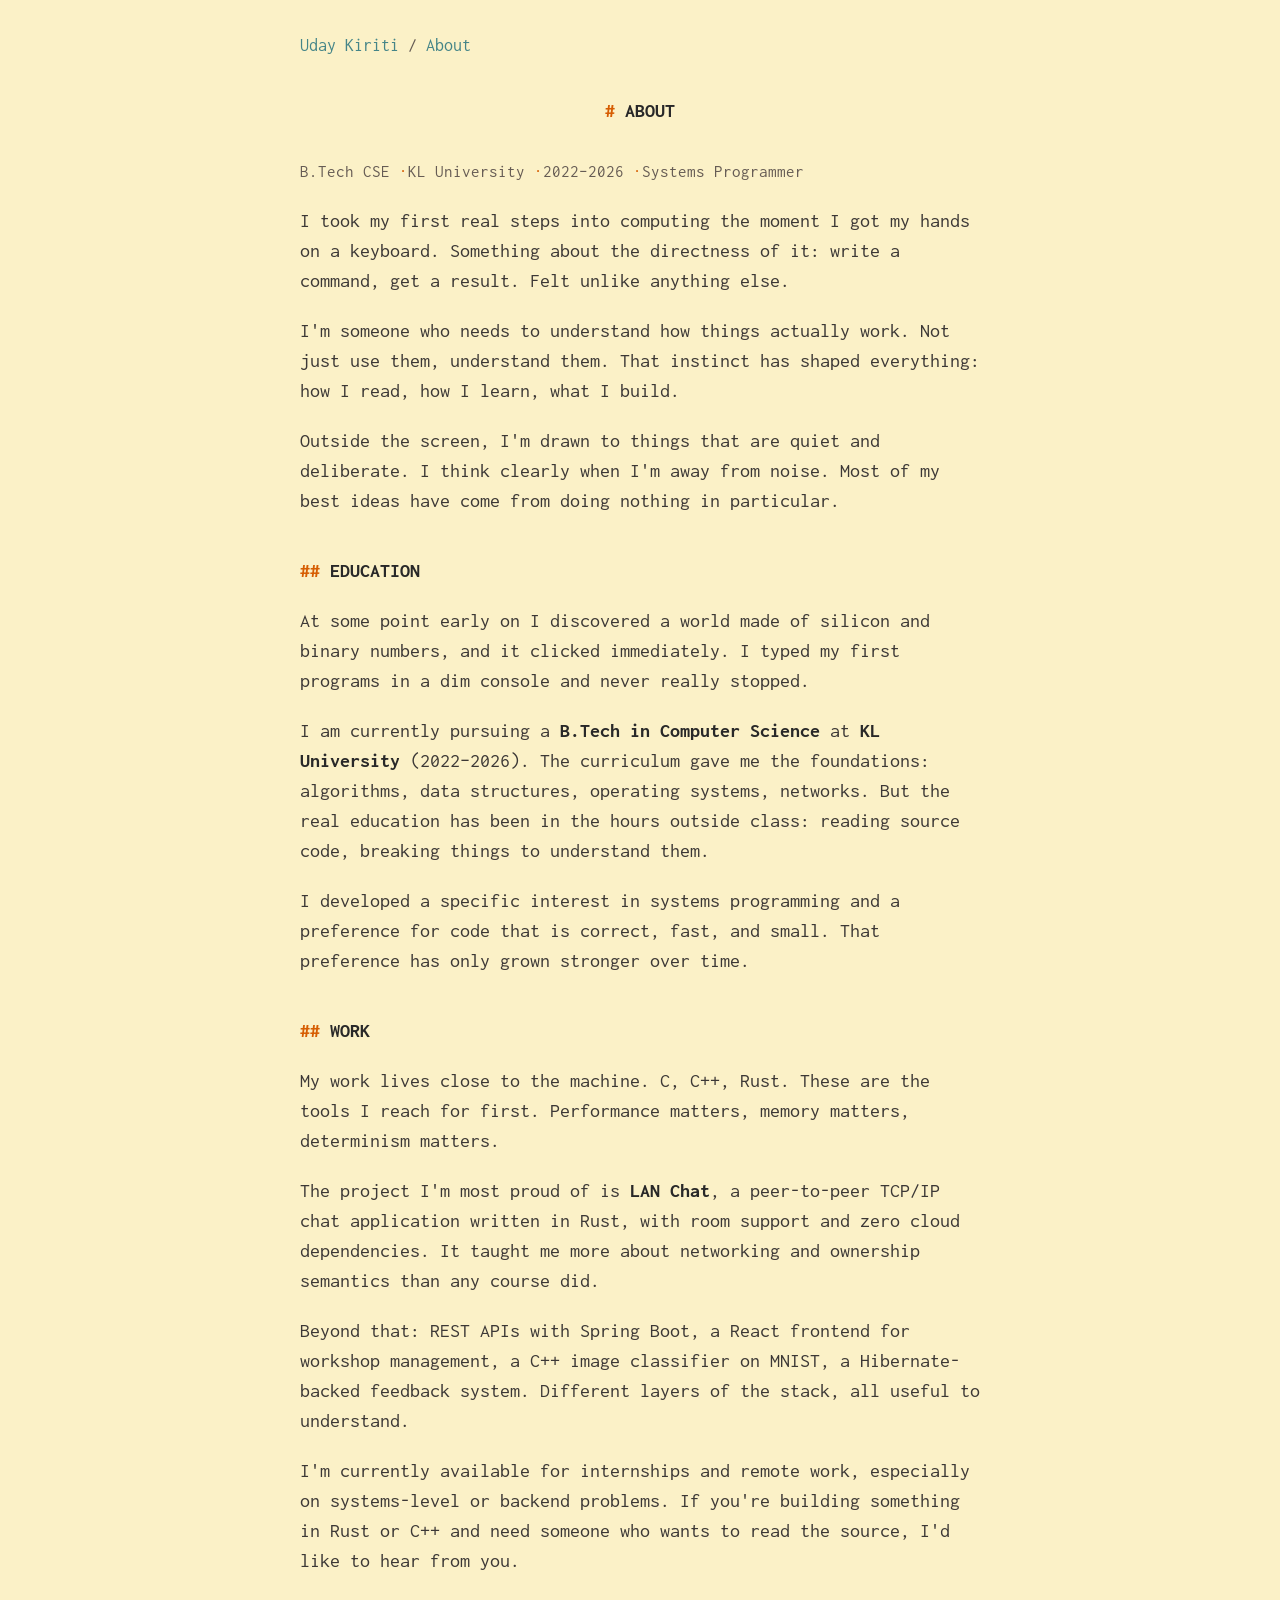
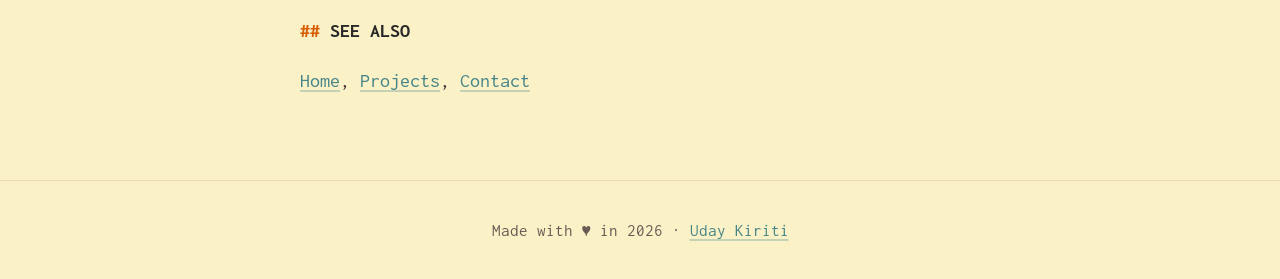
==== about.html @ 8844e825 "my minimal and clean personal page" ====
<!DOCTYPE html>
<html lang="en">
<head>
  <meta charset="utf-8" />
  <meta name="viewport" content="width=device-width, initial-scale=1.0" />
  <meta name="description" content="About Uday Kiriti — Systems programmer at KL University" />
  <title>About - Uday Kiriti</title>
  <link rel="icon" href="data:image/svg+xml,<svg xmlns='http://www.w3.org/2000/svg' viewBox='0 0 100 100'><text y='.9em' font-size='90'>U</text></svg>" />
  <link rel="preconnect" href="https://fonts.googleapis.com" />
  <link rel="preconnect" href="https://fonts.gstatic.com" crossorigin />
  <link href="https://fonts.googleapis.com/css2?family=Inconsolata:wght@400;700&display=swap" rel="stylesheet" />
  <link rel="stylesheet" href="style.css" />
</head>
<body>
  <div class="container">
    <nav class="breadcrumb">
      <a href="index.html">Uday Kiriti</a> / <a href="about.html">About</a>
    </nav>
    <article>
      <h1>About</h1>

      <div class="about-meta">
        <span>B.Tech CSE</span>
        <span>KL University</span>
        <span>2022–2026</span>
        <span>Systems Programmer</span>
      </div>

      <p>I took my first real steps into computing the moment I got my hands on a keyboard. Something about the directness of it: write a command, get a result. Felt unlike anything else.</p>
      <p>I'm someone who needs to understand how things actually work. Not just use them, understand them. That instinct has shaped everything: how I read, how I learn, what I build.</p>
      <p>Outside the screen, I'm drawn to things that are quiet and deliberate. I think clearly when I'm away from noise. Most of my best ideas have come from doing nothing in particular.</p>

      <h2>Education</h2>
      <p>At some point early on I discovered a world made of silicon and binary numbers, and it clicked immediately. I typed my first programs in a dim console and never really stopped.</p>
      <p>I am currently pursuing a <strong>B.Tech in Computer Science</strong> at <strong>KL University</strong> (2022–2026). The curriculum gave me the foundations: algorithms, data structures, operating systems, networks. But the real education has been in the hours outside class: reading source code, breaking things to understand them.</p>
      <p>I developed a specific interest in systems programming and a preference for code that is correct, fast, and small. That preference has only grown stronger over time.</p>

      <h2>Work</h2>
      <p>My work lives close to the machine. C, C++, Rust. These are the tools I reach for first. Performance matters, memory matters, determinism matters.</p>
      <p>The project I'm most proud of is <strong>LAN Chat</strong>, a peer-to-peer TCP/IP chat application written in Rust, with room support and zero cloud dependencies. It taught me more about networking and ownership semantics than any course did.</p>
      <p>Beyond that: REST APIs with Spring Boot, a React frontend for workshop management, a C++ image classifier on MNIST, a Hibernate-backed feedback system. Different layers of the stack, all useful to understand.</p>
      <p>I'm currently available for internships and remote work, especially on systems-level or backend problems. If you're building something in Rust or C++ and need someone who wants to read the source, I'd like to hear from you.</p>

      <h2>See Also</h2>
      <p><a href="index.html">Home</a>, <a href="projects.html">Projects</a>, <a href="contact.html">Contact</a></p>
    </article>
  </div>
  <footer><span>Made with ♥ in 2026 · <a href="index.html">Uday Kiriti</a></span></footer>
</body>
</html>
---- style.css ----
/* ── Uday Kiriti — gruvbox minimal (vinc.cc style) ── */

:root {
  --bg:      #282828;
  --bg-code: #3c3836;
  --text:    #ebdbb2;
  --dim:     #bdae93;
  --heading: #fbf1c7;
  --accent:  #d65d0e;
  --link:    #83a598;
  --link-h:  #8ec07c;
}

@media (prefers-color-scheme: light) {
  :root {
    --bg:      #fbf1c7;
    --bg-code: #ebdbb2;
    --text:    #3c3836;
    --dim:     #665c54;
    --heading: #282828;
    --accent:  #d65d02;
    --link:    #458588;
    --link-h:  #689d6a;
  }
}

*, *::before, *::after { box-sizing: border-box; }
body { margin: 0; }

body {
  font-family: "Inconsolata", monospace;
  font-size: 20px;
  line-height: 1.5em;
  background: var(--bg);
  color: var(--text);
  min-height: 100vh;
}

/* ── Container ── */
.container {
  max-width: calc(640px + 4em);
  margin: 0 auto;
  padding: 1.5em 1em;
}

/* ══════════════════════
   INDEX PAGE
══════════════════════ */
body.index {
  display: flex;
  flex-direction: column;
  justify-content: center;
  align-items: center;
}

body.index .container { padding: 1em; }

.index-article {
  display: flex;
  justify-content: center;
  align-items: center;
  gap: 1.5em;
}

.index-article h1::before { content: none; }

.index-article h1 {
  font-size: 8em;
  font-weight: 700;
  color: var(--accent);
  line-height: 1;
  margin: 0;
  text-transform: uppercase;
}

.index-article ul {
  list-style: none;
  padding: 0;
  margin: 0 0 0 0.5em;
}

.index-article ul li { margin: 0.4em 0; padding-left: 1.2em; position: relative; }
.index-article ul li::before { content: "* "; color: var(--accent); position: absolute; left: 0; }

.index-article ul a {
  color: var(--link);
  font-size: 1.1em;
  text-decoration: none;
}
.index-article ul a:hover { color: var(--link-h); text-decoration: underline; }

body.index footer { display: none; }

@media (max-width: 600px) {
  .index-article { flex-direction: column; text-align: center; }
  .index-article h1 { font-size: 20vw; }
  .index-article ul { margin-left: 0; text-align: left; }
}

/* ══════════════════════
   CONTENT PAGES
══════════════════════ */

/* ── Breadcrumb ── */
.breadcrumb {
  color: var(--dim);
  margin-bottom: 2em;
  font-size: 0.9em;
}
.breadcrumb a { color: var(--link); text-decoration: none; }
.breadcrumb a:hover { color: var(--link-h); text-decoration: underline; }

/* ── Headings ── */
h1 {
  font-size: 1em;
  font-weight: 700;
  text-transform: uppercase;
  color: var(--heading);
  margin: 0 0 1.5em;
  text-align: center;
}
h1::before { content: "# "; color: var(--accent); }

h2 {
  font-size: 1em;
  font-weight: 700;
  text-transform: uppercase;
  color: var(--heading);
  margin: 2em 0 0.8em;
}
h2::before { content: "## "; color: var(--accent); }
h2.no-prefix::before { content: none; }

/* ── Text ── */
p { margin: 1em 0; color: var(--text); }
strong { color: var(--heading); font-weight: 700; }

/* ── Links ── */
a {
  color: var(--link);
  text-decoration-thickness: 2px;
  text-underline-offset: 3px;
  text-decoration-color: rgba(131,165,152,0.3);
}
a:visited { color: var(--link); }
a:hover { color: var(--link-h); }

@media (prefers-color-scheme: light) {
  a { text-decoration-color: rgba(69,133,136,0.3); }
  a:hover { text-decoration-color: rgba(104,157,106,0.3); }
}

/* ── Lists ── */
ul { list-style: none; padding: 0; margin: 0; }
ul li {
  padding-left: 1.2em;
  position: relative;
  margin: 0.4em 0;
  color: var(--text);
}
ul li::before { content: "* "; position: absolute; left: 0; color: var(--accent); }

/* ── About meta chips ── */
.about-meta {
  display: flex;
  flex-wrap: wrap;
  color: var(--dim);
  font-size: 0.85em;
  margin-bottom: 1em;
}
.about-meta span::after { content: " · "; color: var(--accent); }
.about-meta span:last-child::after { content: ""; }

/* ── Featured project ── */
.featured-project {
  border-left: 3px solid var(--accent);
  padding-left: 1em;
  margin: 1.5em 0 2em;
}
.featured-label {
  font-size: 0.7em;
  color: var(--accent);
  text-transform: uppercase;
  letter-spacing: 0.1em;
  margin: 0 0 0.3em;
}
.proj-meta { font-size: 0.75em; color: var(--dim); text-transform: uppercase; margin-left: 0.4em; }
.proj-desc { color: var(--dim); font-size: 0.85em; margin: 0.15em 0 0; }

/* ── Project list ── */
.project-list li::before { content: "* "; }
.project-list a { font-weight: 700; color: var(--heading); }
.project-list a:hover { color: var(--link-h); }

/* ── Skills ── */
.skill-item { margin-bottom: 0.8em; }
.skill-header { display: flex; justify-content: space-between; font-size: 0.85em; margin-bottom: 0.3em; }
.skill-name { color: var(--text); }
.skill-level { color: var(--dim); }
.skill-bar-container { height: 3px; background: var(--bg-code); }
.skill-bar { height: 100%; background: var(--accent); width: 0; transition: width 0.8s ease; }

/* ── Contact ── */
.email-container { display: flex; align-items: center; gap: 0.8em; flex-wrap: wrap; margin: 1.5em 0; }
.email-link { color: var(--link); font-size: 1.1em; }
.email-link:hover { color: var(--link-h); }
.copy-btn {
  background: none;
  border: 1px solid var(--bg-code);
  font-family: inherit;
  font-size: 0.75em;
  color: var(--dim);
  padding: 2px 8px;
  cursor: pointer;
  text-transform: uppercase;
  letter-spacing: 0.06em;
}
.copy-btn:hover, .copy-btn.copied { color: var(--text); border-color: var(--dim); }

/* ── Toast ── */
.toast {
  position: fixed;
  bottom: 24px; right: 24px;
  background: var(--heading);
  color: var(--bg);
  font-family: "Inconsolata", monospace;
  font-size: 0.75em;
  padding: 6px 12px;
  opacity: 0;
  pointer-events: none;
  transition: opacity 0.2s;
  text-transform: uppercase;
  letter-spacing: 0.08em;
  z-index: 200;
}
.toast.show { opacity: 1; }

/* ── Footer ── */
footer {
  text-align: center;
  padding: 2em 1em;
  color: var(--dim);
  font-size: 0.85em;
  border-top: 1px solid var(--bg-code);
  margin-top: 2em;
}
footer a { color: var(--link); }

/* ── Responsive ── */
@media (max-width: 600px) { body { font-size: 18px; } }
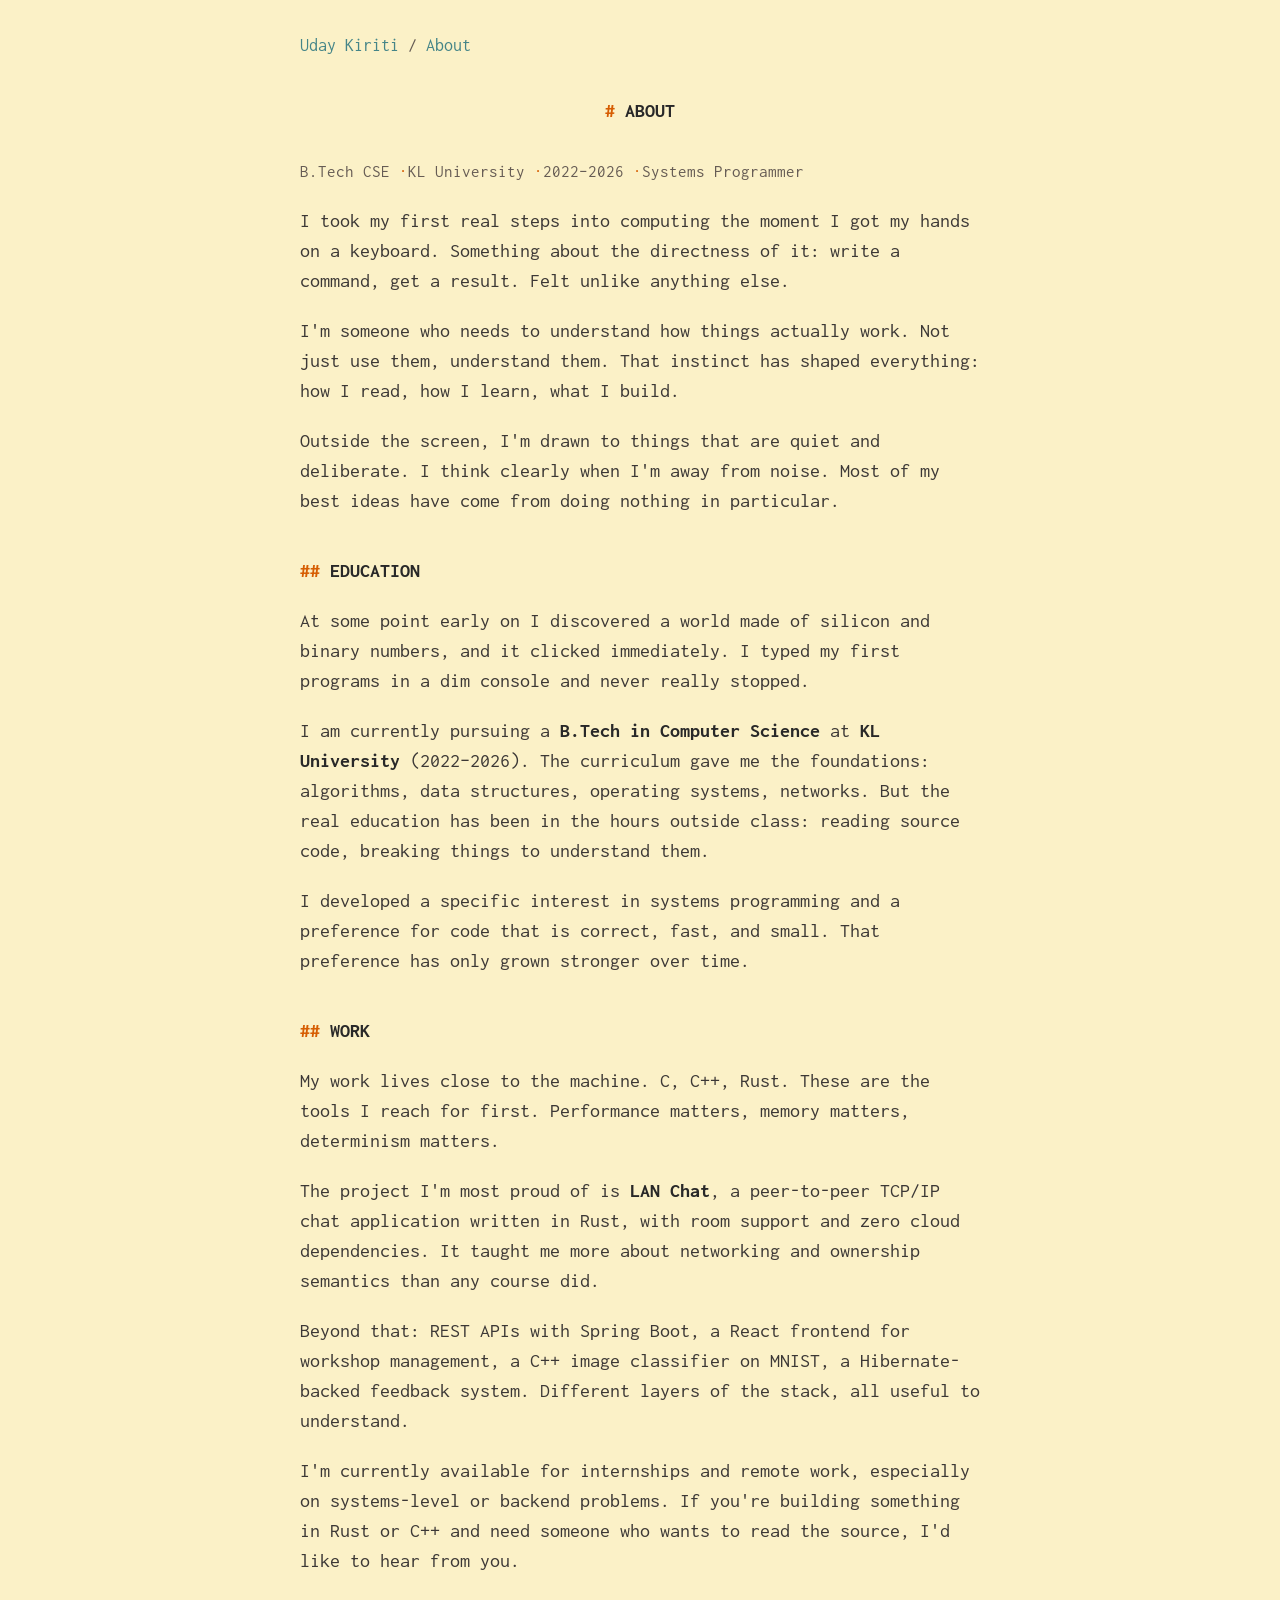
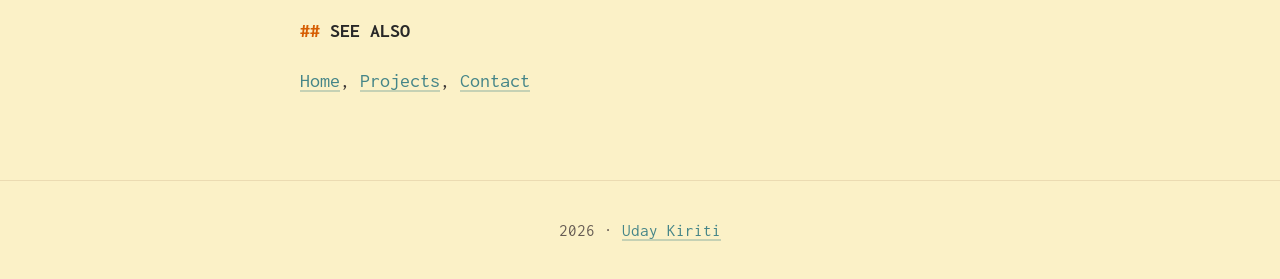
==== commit 104bdf44: "[][][][]" ====
--- a/about.html
+++ b/about.html
@@ -45,6 +45,6 @@
       <p><a href="index.html">Home</a>, <a href="projects.html">Projects</a>, <a href="contact.html">Contact</a></p>
     </article>
   </div>
-  <footer><span>Made with ♥ in 2026 · <a href="index.html">Uday Kiriti</a></span></footer>
+  <footer><span> 2026 · <a href="index.html">Uday Kiriti</a></span></footer>
 </body>
 </html>
--- a/style.css
+++ b/style.css
@@ -175,7 +175,7 @@
 .featured-project {
   border-left: 3px solid var(--accent);
   padding-left: 1em;
-  margin: 1.5em 0 2em;
+  margin: 1.5em 0 2.5em;
 }
 .featured-label {
   font-size: 0.7em;
@@ -184,26 +184,55 @@
   letter-spacing: 0.1em;
   margin: 0 0 0.3em;
 }
-.proj-meta { font-size: 0.75em; color: var(--dim); text-transform: uppercase; margin-left: 0.4em; }
-.proj-desc { color: var(--dim); font-size: 0.85em; margin: 0.15em 0 0; }
+.featured-project h2 { margin-top: 0.2em; }
+.proj-lang { font-size: 0.7em; color: var(--accent); text-transform: uppercase; letter-spacing: 0.08em; margin-left: 0.5em; vertical-align: middle; }
+.proj-desc { color: var(--dim); font-size: 0.85em; margin: 0.2em 0 0; }
+.proj-links { margin-top: 0.8em; font-size: 0.85em; }
 
 /* ── Project list ── */
-.project-list li::before { content: "* "; }
-.project-list a { font-weight: 700; color: var(--heading); }
-.project-list a:hover { color: var(--link-h); }
+.project-list { margin-top: 0.5em; }
+.project-list li {
+  padding: 0.9em 0;
+  border-bottom: 1px solid var(--bg-code);
+  margin: 0;
+}
+.project-list li:last-child { border-bottom: none; }
+.project-list li::before { content: none; }
+.proj-row { display: flex; align-items: baseline; gap: 0.5em; flex-wrap: wrap; }
+.proj-name { font-weight: 700; color: var(--heading); font-size: 1em; text-decoration: none; }
+.proj-name:hover { color: var(--link-h); }
 
 /* ── Skills ── */
-.skill-item { margin-bottom: 0.8em; }
-.skill-header { display: flex; justify-content: space-between; font-size: 0.85em; margin-bottom: 0.3em; }
-.skill-name { color: var(--text); }
-.skill-level { color: var(--dim); }
-.skill-bar-container { height: 3px; background: var(--bg-code); }
-.skill-bar { height: 100%; background: var(--accent); width: 0; transition: width 0.8s ease; }
+.resume-dl { margin: -0.5em 0 1.5em; font-size: 0.9em; }
+.edu-item { margin: 0.8em 0 1.5em; }
+.edu-row { display: flex; justify-content: space-between; align-items: baseline; flex-wrap: wrap; gap: 0.5em; }
+.edu-year { color: var(--dim); font-size: 0.85em; }
+.edu-sub { color: var(--dim); font-size: 0.85em; margin: 0.2em 0 0; }
+.tag-list { display: flex; flex-wrap: wrap; gap: 0.4em; margin: 0.6em 0 0.4em; }
+.tag-list li { padding: 2px 10px; border: 1px solid var(--bg-code); color: var(--dim); font-size: 0.82em; margin: 0; }
+.tag-list li::before { content: none; }
 
 /* ── Contact ── */
-.email-container { display: flex; align-items: center; gap: 0.8em; flex-wrap: wrap; margin: 1.5em 0; }
-.email-link { color: var(--link); font-size: 1.1em; }
-.email-link:hover { color: var(--link-h); }
+.email-block { margin: 2em 0 2.5em; }
+.email-label {
+  display: block;
+  font-size: 0.8em;
+  color: var(--accent);
+  text-transform: uppercase;
+  letter-spacing: 0.08em;
+  margin-bottom: 0.5em;
+}
+.email-container { display: flex; align-items: center; gap: 0.8em; flex-wrap: wrap; }
+.email-link {
+  color: var(--heading);
+  font-size: 1.15em;
+  font-weight: 700;
+  text-decoration: none;
+  border-bottom: 2px solid var(--accent);
+  padding-bottom: 1px;
+}
+.email-link:hover { color: var(--link-h); border-bottom-color: var(--link-h); }
+.email-note { font-size: 0.8em; color: var(--dim); margin: 0.5em 0 0; }
 .copy-btn {
   background: none;
   border: 1px solid var(--bg-code);
@@ -216,6 +245,8 @@
   letter-spacing: 0.06em;
 }
 .copy-btn:hover, .copy-btn.copied { color: var(--text); border-color: var(--dim); }
+.contact-links li { margin: 0.6em 0; }
+.contact-link-desc { color: var(--dim); font-size: 0.85em; margin-left: 0.3em; }
 
 /* ── Toast ── */
 .toast {
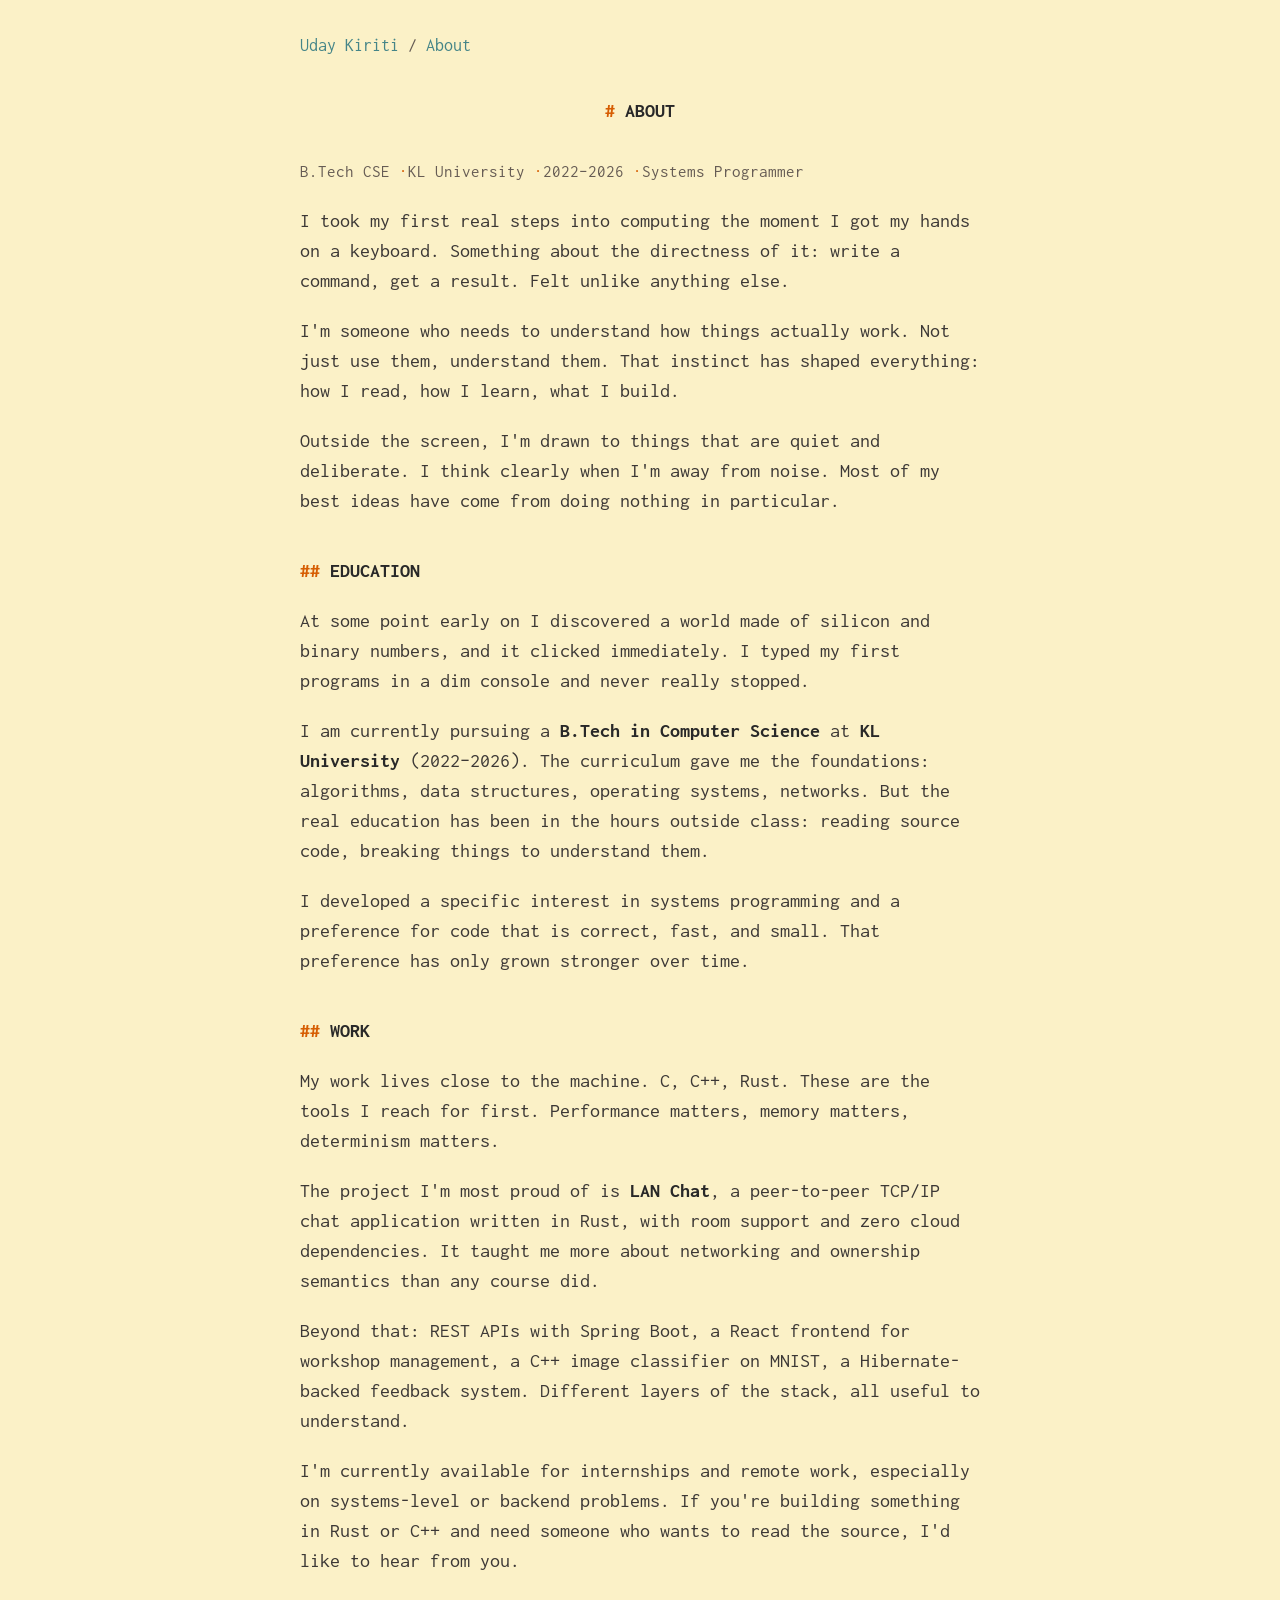
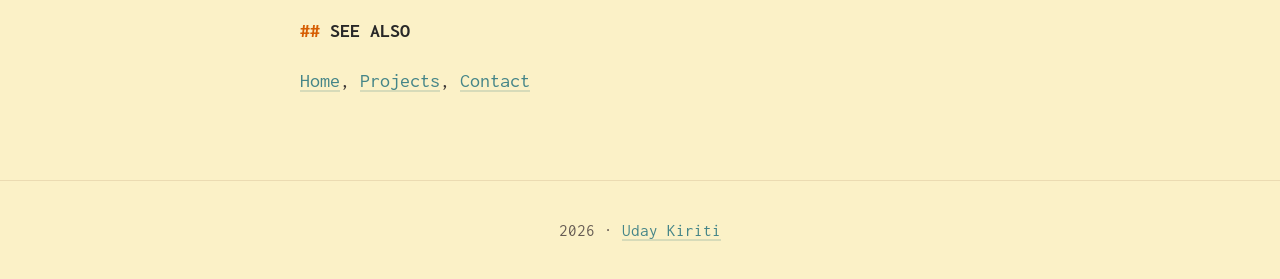
==== commit 2155265e: "[][][][]" ====
--- a/about.html
+++ b/about.html
@@ -2,18 +2,20 @@
 <html lang="en">
 <head>
   <meta charset="utf-8" />
+  <meta name="color-scheme" content="dark light" />
   <meta name="viewport" content="width=device-width, initial-scale=1.0" />
   <meta name="description" content="About Uday Kiriti — Systems programmer at KL University" />
   <title>About - Uday Kiriti</title>
   <link rel="icon" href="data:image/svg+xml,<svg xmlns='http://www.w3.org/2000/svg' viewBox='0 0 100 100'><text y='.9em' font-size='90'>U</text></svg>" />
   <link rel="preconnect" href="https://fonts.googleapis.com" />
   <link rel="preconnect" href="https://fonts.gstatic.com" crossorigin />
-  <link href="https://fonts.googleapis.com/css2?family=Inconsolata:wght@400;700&display=swap" rel="stylesheet" />
+  <link rel="preload" as="style" href="https://fonts.googleapis.com/css2?family=Inconsolata:wght@400;700&display=swap" onload="this.onload=null;this.rel='stylesheet'" />
+  <noscript><link rel="stylesheet" href="https://fonts.googleapis.com/css2?family=Inconsolata:wght@400;700&display=swap" /></noscript>
   <link rel="stylesheet" href="style.css" />
 </head>
 <body>
   <div class="container">
-    <nav class="breadcrumb">
+    <nav class="breadcrumb" aria-label="breadcrumb">
       <a href="index.html">Uday Kiriti</a> / <a href="about.html">About</a>
     </nav>
     <article>
--- a/style.css
+++ b/style.css
@@ -22,18 +22,28 @@
     --link:    #458588;
     --link-h:  #689d6a;
   }
+  a { text-decoration-color: rgba(69,133,136,0.3); }
+  a:hover { text-decoration-color: rgba(104,157,106,0.3); }
+  .tag-list li { border-color: var(--dim); }
 }
 
 *, *::before, *::after { box-sizing: border-box; }
 body { margin: 0; }
+html { -webkit-text-size-adjust: 100%; }
 
 body {
-  font-family: "Inconsolata", monospace;
+  font-family: "Inconsolata", "Courier New", Courier, monospace;
   font-size: 20px;
   line-height: 1.5em;
   background: var(--bg);
   color: var(--text);
   min-height: 100vh;
+}
+
+/* ── Focus ── */
+:focus-visible {
+  outline: 2px solid var(--accent);
+  outline-offset: 3px;
 }
 
 /* ── Container ── */
@@ -86,6 +96,8 @@
   color: var(--link);
   font-size: 1.1em;
   text-decoration: none;
+  display: inline-block;
+  padding: 0.3em 0;
 }
 .index-article ul a:hover { color: var(--link-h); text-decoration: underline; }
 
@@ -144,11 +156,6 @@
 }
 a:visited { color: var(--link); }
 a:hover { color: var(--link-h); }
-
-@media (prefers-color-scheme: light) {
-  a { text-decoration-color: rgba(69,133,136,0.3); }
-  a:hover { text-decoration-color: rgba(104,157,106,0.3); }
-}
 
 /* ── Lists ── */
 ul { list-style: none; padding: 0; margin: 0; }
@@ -168,26 +175,13 @@
   font-size: 0.85em;
   margin-bottom: 1em;
 }
+.about-meta span { white-space: nowrap; }
 .about-meta span::after { content: " · "; color: var(--accent); }
 .about-meta span:last-child::after { content: ""; }
 
-/* ── Featured project ── */
-.featured-project {
-  border-left: 3px solid var(--accent);
-  padding-left: 1em;
-  margin: 1.5em 0 2.5em;
-}
-.featured-label {
-  font-size: 0.7em;
-  color: var(--accent);
-  text-transform: uppercase;
-  letter-spacing: 0.1em;
-  margin: 0 0 0.3em;
-}
-.featured-project h2 { margin-top: 0.2em; }
+/* ── Project item ── */
 .proj-lang { font-size: 0.7em; color: var(--accent); text-transform: uppercase; letter-spacing: 0.08em; margin-left: 0.5em; vertical-align: middle; }
 .proj-desc { color: var(--dim); font-size: 0.85em; margin: 0.2em 0 0; }
-.proj-links { margin-top: 0.8em; font-size: 0.85em; }
 
 /* ── Project list ── */
 .project-list { margin-top: 0.5em; }
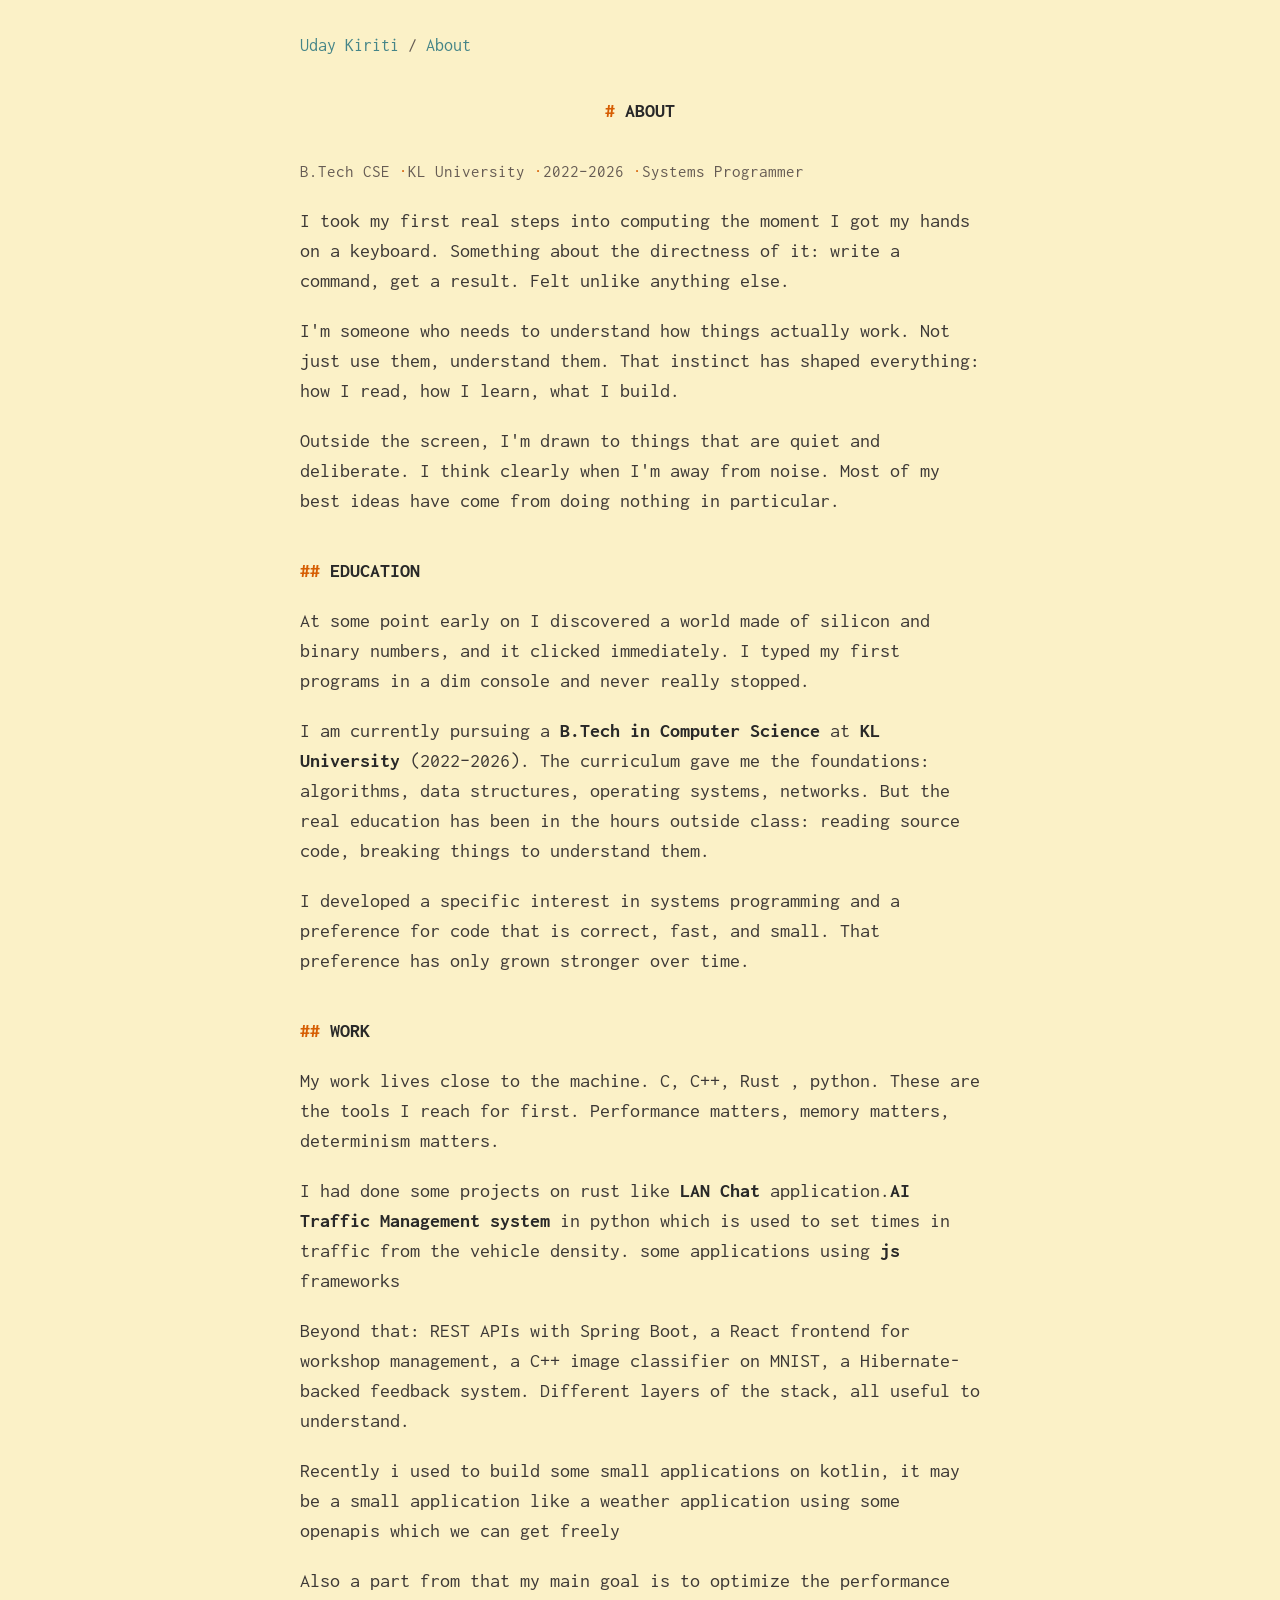
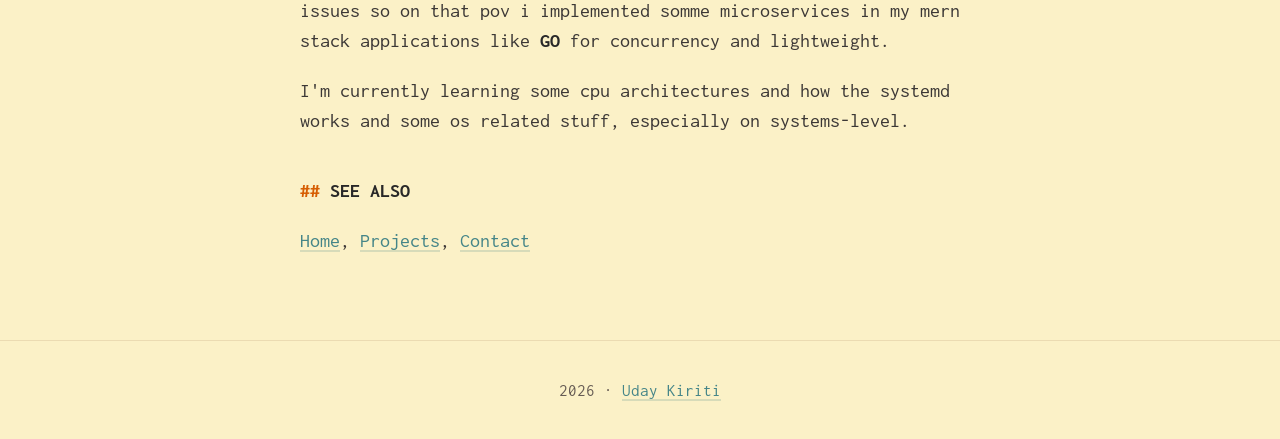
==== commit a19e2b0f: "...." ====
--- a/about.html
+++ b/about.html
@@ -6,7 +6,7 @@
   <meta name="viewport" content="width=device-width, initial-scale=1.0" />
   <meta name="description" content="About Uday Kiriti — Systems programmer at KL University" />
   <title>About - Uday Kiriti</title>
-  <link rel="icon" href="data:image/svg+xml,<svg xmlns='http://www.w3.org/2000/svg' viewBox='0 0 100 100'><text y='.9em' font-size='90'>U</text></svg>" />
+  <link rel="icon" href="data:image/svg+xml,<svg xmlns='http://www.w3.org/2000/svg' viewBox='0 0 100 100'><rect width='100' height='100' rx='12' fill='%23282828'/><text x='50' y='76' font-size='72' text-anchor='middle' font-family='monospace' font-weight='bold' fill='%23d65d0e'>U</text></svg>" />
   <link rel="preconnect" href="https://fonts.googleapis.com" />
   <link rel="preconnect" href="https://fonts.gstatic.com" crossorigin />
   <link rel="preload" as="style" href="https://fonts.googleapis.com/css2?family=Inconsolata:wght@400;700&display=swap" onload="this.onload=null;this.rel='stylesheet'" />
@@ -38,10 +38,15 @@
       <p>I developed a specific interest in systems programming and a preference for code that is correct, fast, and small. That preference has only grown stronger over time.</p>
 
       <h2>Work</h2>
-      <p>My work lives close to the machine. C, C++, Rust. These are the tools I reach for first. Performance matters, memory matters, determinism matters.</p>
-      <p>The project I'm most proud of is <strong>LAN Chat</strong>, a peer-to-peer TCP/IP chat application written in Rust, with room support and zero cloud dependencies. It taught me more about networking and ownership semantics than any course did.</p>
-      <p>Beyond that: REST APIs with Spring Boot, a React frontend for workshop management, a C++ image classifier on MNIST, a Hibernate-backed feedback system. Different layers of the stack, all useful to understand.</p>
-      <p>I'm currently available for internships and remote work, especially on systems-level or backend problems. If you're building something in Rust or C++ and need someone who wants to read the source, I'd like to hear from you.</p>
+      <p>My work lives close to the machine. C, C++, Rust , python. These are the tools I reach for first. Performance matters, memory matters, determinism matters.</p>
+      <p>I had done some projects on rust like <strong>LAN Chat</strong> application.<strong>AI Traffic Management system</strong> in python which is used to set times in traffic from the vehicle density. some applications using <strong>js</strong> frameworks</p>
+      <p>Beyond that: REST APIs with Spring Boot, a React frontend for workshop management, a C++ image classifier on MNIST, a Hibernate-backed feedback system. Different layers of the stack, all useful to understand.
+      </p>
+      <p>Recently i used to build some small applications on kotlin, it may be a small application like a weather application using some openapis which we can get freely</p>
+      <p>Also a part from that my main goal is to optimize the performance issues so on that pov i implemented somme microservices in my mern stack applications like <strong>GO</strong> for concurrency and lightweight.
+      </p>
+      <p>I'm currently learning some cpu architectures and how the systemd works and some os related stuff, especially on systems-level.
+      </p>
 
       <h2>See Also</h2>
       <p><a href="index.html">Home</a>, <a href="projects.html">Projects</a>, <a href="contact.html">Contact</a></p>
--- a/style.css
+++ b/style.css
@@ -86,18 +86,31 @@
 .index-article ul {
   list-style: none;
   padding: 0;
-  margin: 0 0 0 0.5em;
-}
-
-.index-article ul li { margin: 0.4em 0; padding-left: 1.2em; position: relative; }
-.index-article ul li::before { content: "* "; color: var(--accent); position: absolute; left: 0; }
+  margin: 0;
+}
+
+.index-article ul li {
+  display: flex;
+  align-items: center;
+  gap: 0.4em;
+  margin: 0.35em 0;
+  padding-left: 0;
+}
+.index-article ul li::before {
+  content: "*";
+  color: var(--accent);
+  position: static;
+  flex-shrink: 0;
+  line-height: 1;
+}
 
 .index-article ul a {
   color: var(--link);
   font-size: 1.1em;
   text-decoration: none;
-  display: inline-block;
-  padding: 0.3em 0;
+  display: block;
+  padding: 0.25em 0;
+  line-height: 1;
 }
 .index-article ul a:hover { color: var(--link-h); text-decoration: underline; }
 
@@ -106,7 +119,7 @@
 @media (max-width: 600px) {
   .index-article { flex-direction: column; text-align: center; }
   .index-article h1 { font-size: 20vw; }
-  .index-article ul { margin-left: 0; text-align: left; }
+  .index-article ul { align-items: flex-start; }
 }
 
 /* ══════════════════════
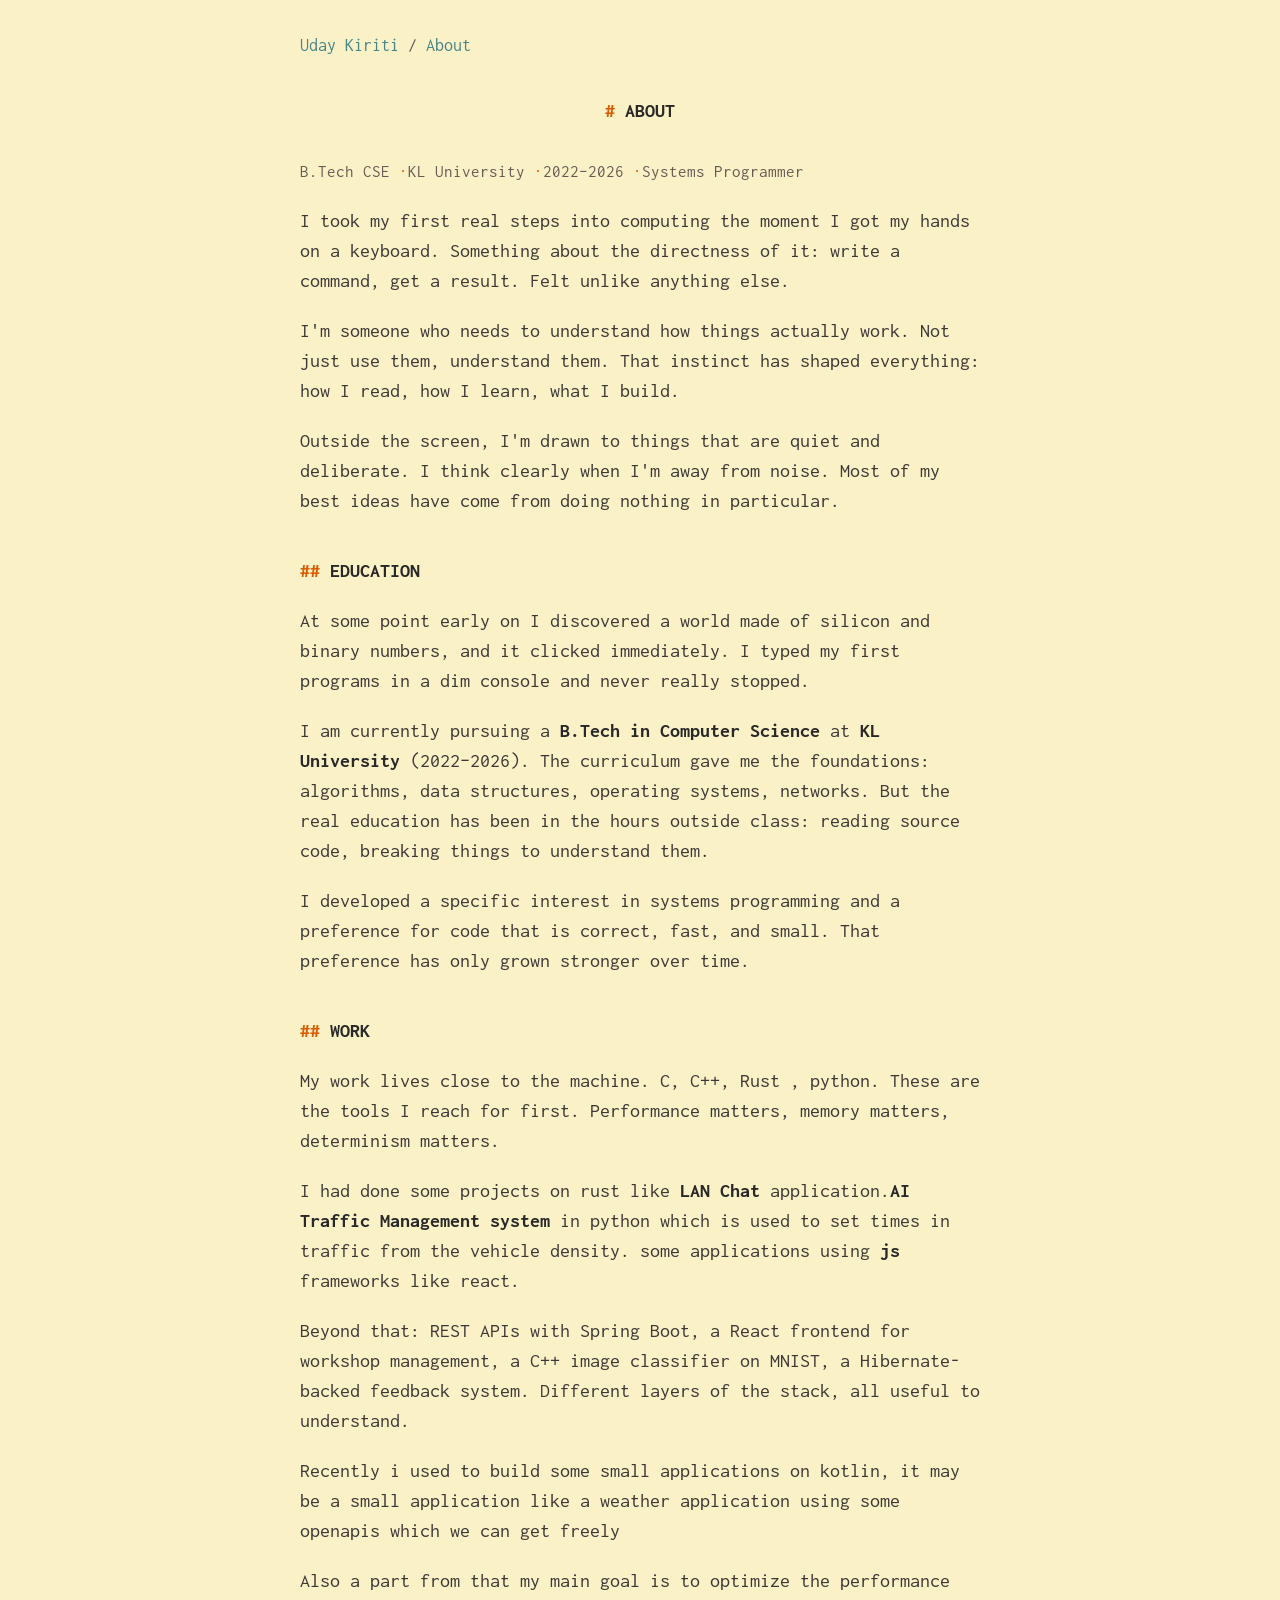
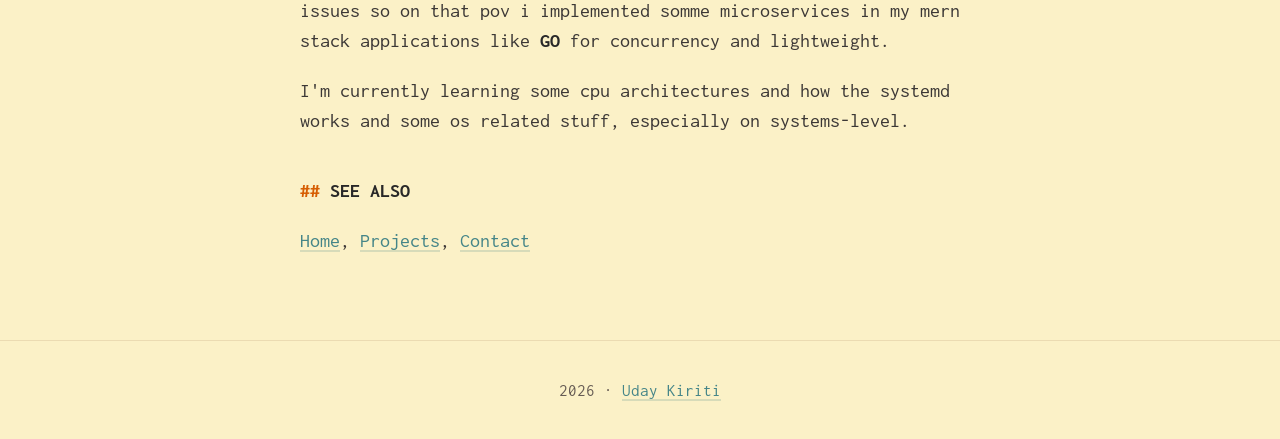
==== commit 248c906a: "updated some details" ====
--- a/about.html
+++ b/about.html
@@ -39,7 +39,7 @@
 
       <h2>Work</h2>
       <p>My work lives close to the machine. C, C++, Rust , python. These are the tools I reach for first. Performance matters, memory matters, determinism matters.</p>
-      <p>I had done some projects on rust like <strong>LAN Chat</strong> application.<strong>AI Traffic Management system</strong> in python which is used to set times in traffic from the vehicle density. some applications using <strong>js</strong> frameworks</p>
+      <p>I had done some projects on rust like <strong>LAN Chat</strong> application.<strong>AI Traffic Management system</strong> in python which is used to set times in traffic from the vehicle density. some applications using <strong>js</strong> frameworks like react.</p>
       <p>Beyond that: REST APIs with Spring Boot, a React frontend for workshop management, a C++ image classifier on MNIST, a Hibernate-backed feedback system. Different layers of the stack, all useful to understand.
       </p>
       <p>Recently i used to build some small applications on kotlin, it may be a small application like a weather application using some openapis which we can get freely</p>
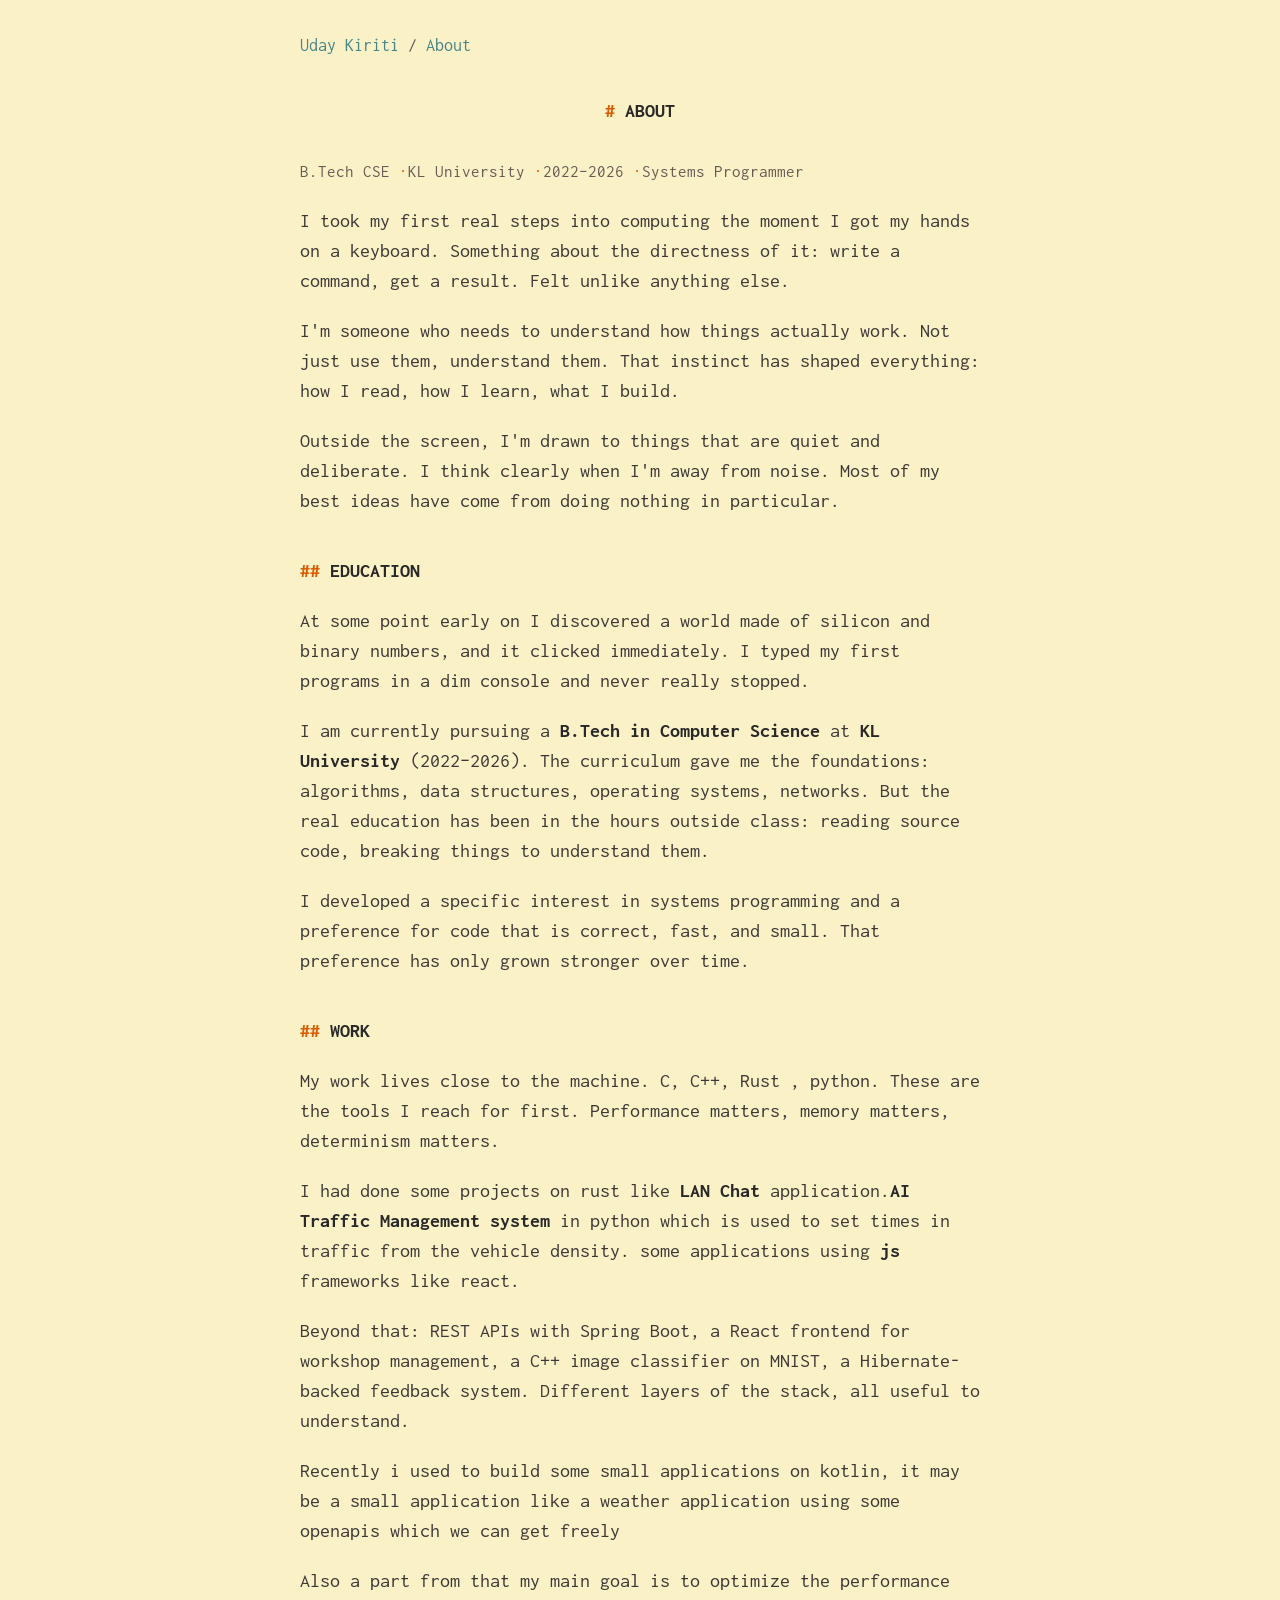
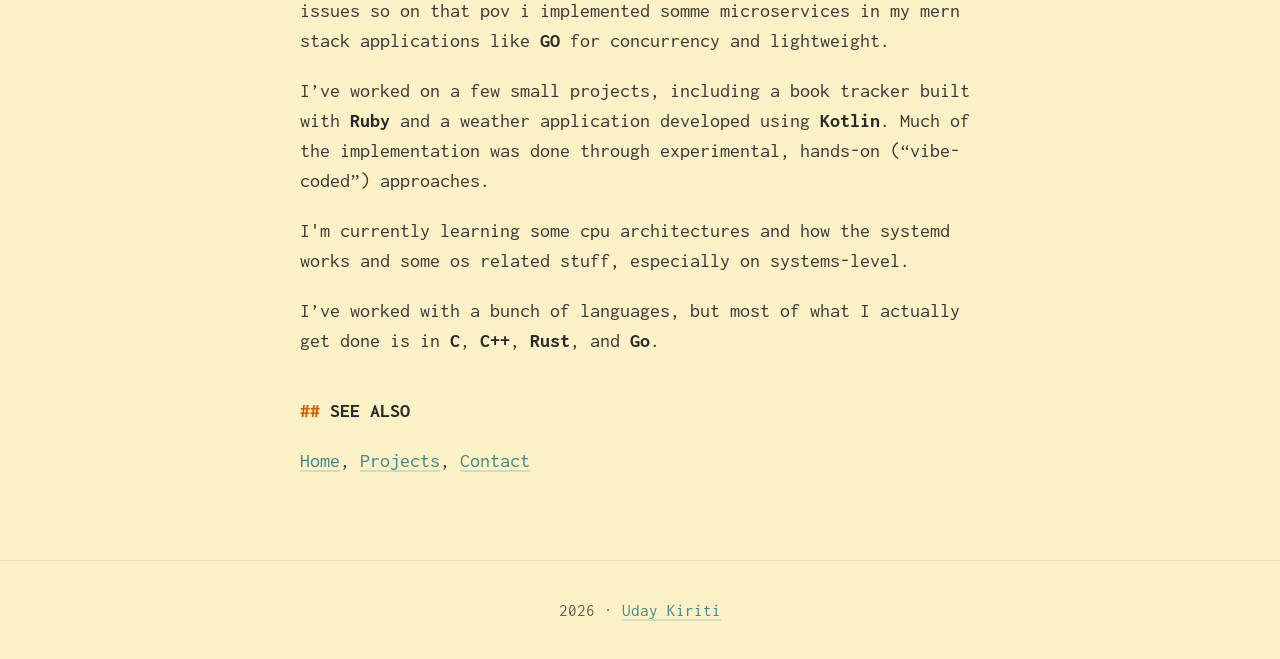
==== commit f61f9f49: "updated recently completed stuff and ongoing stuff  - kotlin,ruby applications  - primary languages." ====
--- a/about.html
+++ b/about.html
@@ -45,9 +45,16 @@
       <p>Recently i used to build some small applications on kotlin, it may be a small application like a weather application using some openapis which we can get freely</p>
       <p>Also a part from that my main goal is to optimize the performance issues so on that pov i implemented somme microservices in my mern stack applications like <strong>GO</strong> for concurrency and lightweight.
       </p>
+      <p>
+      <p>
+      I’ve worked on a few small projects, including a book tracker built with <strong>Ruby</strong> and a weather application developed using <strong>Kotlin</strong>. Much of the implementation was done through experimental, hands-on (“vibe-coded”) approaches.
+      </p>
+      </p>
       <p>I'm currently learning some cpu architectures and how the systemd works and some os related stuff, especially on systems-level.
       </p>
-
+      <p>
+      I’ve worked with a bunch of languages, but most of what I actually get done is in <strong>C</strong>, <strong>C++</strong>, <strong>Rust</strong>, and <strong>Go</strong>.
+      </p>
       <h2>See Also</h2>
       <p><a href="index.html">Home</a>, <a href="projects.html">Projects</a>, <a href="contact.html">Contact</a></p>
     </article>
--- a/style.css
+++ b/style.css
@@ -1,35 +1,52 @@
-/* ── Uday Kiriti — gruvbox minimal (vinc.cc style) ── */
-
 :root {
-  --bg:      #282828;
+  --bg: #282828;
   --bg-code: #3c3836;
-  --text:    #ebdbb2;
-  --dim:     #bdae93;
+  --text: #ebdbb2;
+  --dim: #bdae93;
   --heading: #fbf1c7;
-  --accent:  #d65d0e;
-  --link:    #83a598;
-  --link-h:  #8ec07c;
+  --accent: #d65d0e;
+  --link: #83a598;
+  --link-h: #8ec07c;
 }
 
 @media (prefers-color-scheme: light) {
   :root {
-    --bg:      #fbf1c7;
+    --bg: #fbf1c7;
     --bg-code: #ebdbb2;
-    --text:    #3c3836;
-    --dim:     #665c54;
+    --text: #3c3836;
+    --dim: #665c54;
     --heading: #282828;
-    --accent:  #d65d02;
-    --link:    #458588;
-    --link-h:  #689d6a;
-  }
-  a { text-decoration-color: rgba(69,133,136,0.3); }
-  a:hover { text-decoration-color: rgba(104,157,106,0.3); }
-  .tag-list li { border-color: var(--dim); }
-}
-
-*, *::before, *::after { box-sizing: border-box; }
-body { margin: 0; }
-html { -webkit-text-size-adjust: 100%; }
+    --accent: #d65d02;
+    --link: #458588;
+    --link-h: #689d6a;
+  }
+
+  a {
+    text-decoration-color: rgba(69, 133, 136, 0.3);
+  }
+
+  a:hover {
+    text-decoration-color: rgba(104, 157, 106, 0.3);
+  }
+
+  .tag-list li {
+    border-color: var(--dim);
+  }
+}
+
+*,
+*::before,
+*::after {
+  box-sizing: border-box;
+}
+
+body {
+  margin: 0;
+}
+
+html {
+  -webkit-text-size-adjust: 100%;
+}
 
 body {
   font-family: "Inconsolata", "Courier New", Courier, monospace;
@@ -40,22 +57,20 @@
   min-height: 100vh;
 }
 
-/* ── Focus ── */
 :focus-visible {
   outline: 2px solid var(--accent);
   outline-offset: 3px;
 }
 
-/* ── Container ── */
 .container {
   max-width: calc(640px + 4em);
   margin: 0 auto;
   padding: 1.5em 1em;
 }
 
-/* ══════════════════════
+/*
    INDEX PAGE
-══════════════════════ */
+*/
 body.index {
   display: flex;
   flex-direction: column;
@@ -63,7 +78,9 @@
   align-items: center;
 }
 
-body.index .container { padding: 1em; }
+body.index .container {
+  padding: 1em;
+}
 
 .index-article {
   display: flex;
@@ -72,7 +89,9 @@
   gap: 1.5em;
 }
 
-.index-article h1::before { content: none; }
+.index-article h1::before {
+  content: none;
+}
 
 .index-article h1 {
   font-size: 8em;
@@ -96,6 +115,7 @@
   margin: 0.35em 0;
   padding-left: 0;
 }
+
 .index-article ul li::before {
   content: "*";
   color: var(--accent);
@@ -112,30 +132,53 @@
   padding: 0.25em 0;
   line-height: 1;
 }
-.index-article ul a:hover { color: var(--link-h); text-decoration: underline; }
-
-body.index footer { display: none; }
+
+.index-article ul a:hover {
+  color: var(--link-h);
+  text-decoration: underline;
+}
+
+body.index footer {
+  display: none;
+}
 
 @media (max-width: 600px) {
-  .index-article { flex-direction: column; text-align: center; }
-  .index-article h1 { font-size: 20vw; }
-  .index-article ul { align-items: flex-start; }
-}
-
-/* ══════════════════════
+  .index-article {
+    flex-direction: column;
+    text-align: center;
+  }
+
+  .index-article h1 {
+    font-size: 20vw;
+  }
+
+  .index-article ul {
+    align-items: flex-start;
+  }
+}
+
+/*
    CONTENT PAGES
-══════════════════════ */
-
-/* ── Breadcrumb ── */
+*/
+
+/* Breadcrumb */
 .breadcrumb {
   color: var(--dim);
   margin-bottom: 2em;
   font-size: 0.9em;
 }
-.breadcrumb a { color: var(--link); text-decoration: none; }
-.breadcrumb a:hover { color: var(--link-h); text-decoration: underline; }
-
-/* ── Headings ── */
+
+.breadcrumb a {
+  color: var(--link);
+  text-decoration: none;
+}
+
+.breadcrumb a:hover {
+  color: var(--link-h);
+  text-decoration: underline;
+}
+
+/* Headings */
 h1 {
   font-size: 1em;
   font-weight: 700;
@@ -144,7 +187,11 @@
   margin: 0 0 1.5em;
   text-align: center;
 }
-h1::before { content: "# "; color: var(--accent); }
+
+h1::before {
+  content: "# ";
+  color: var(--accent);
+}
 
 h2 {
   font-size: 1em;
@@ -153,34 +200,65 @@
   color: var(--heading);
   margin: 2em 0 0.8em;
 }
-h2::before { content: "## "; color: var(--accent); }
-h2.no-prefix::before { content: none; }
-
-/* ── Text ── */
-p { margin: 1em 0; color: var(--text); }
-strong { color: var(--heading); font-weight: 700; }
-
-/* ── Links ── */
+
+h2::before {
+  content: "## ";
+  color: var(--accent);
+}
+
+h2.no-prefix::before {
+  content: none;
+}
+
+/* Text */
+p {
+  margin: 1em 0;
+  color: var(--text);
+}
+
+strong {
+  color: var(--heading);
+  font-weight: 700;
+}
+
+/* Links */
 a {
   color: var(--link);
   text-decoration-thickness: 2px;
   text-underline-offset: 3px;
-  text-decoration-color: rgba(131,165,152,0.3);
-}
-a:visited { color: var(--link); }
-a:hover { color: var(--link-h); }
-
-/* ── Lists ── */
-ul { list-style: none; padding: 0; margin: 0; }
+  text-decoration-color: rgba(131, 165, 152, 0.3);
+}
+
+a:visited {
+  color: var(--link);
+}
+
+a:hover {
+  color: var(--link-h);
+}
+
+/* Lists */
+ul {
+  list-style: none;
+  padding: 0;
+  margin: 0;
+}
+
 ul li {
   padding-left: 1.2em;
   position: relative;
   margin: 0.4em 0;
   color: var(--text);
 }
-ul li::before { content: "* "; position: absolute; left: 0; color: var(--accent); }
-
-/* ── About meta chips ── */
+
+ul li::before {
+  content: "* ";
+  position: absolute;
+  left: 0;
+  color: var(--accent);
+}
+
+/* About meta chips */
 .about-meta {
   display: flex;
   flex-wrap: wrap;
@@ -188,39 +266,126 @@
   font-size: 0.85em;
   margin-bottom: 1em;
 }
-.about-meta span { white-space: nowrap; }
-.about-meta span::after { content: " · "; color: var(--accent); }
-.about-meta span:last-child::after { content: ""; }
-
-/* ── Project item ── */
-.proj-lang { font-size: 0.7em; color: var(--accent); text-transform: uppercase; letter-spacing: 0.08em; margin-left: 0.5em; vertical-align: middle; }
-.proj-desc { color: var(--dim); font-size: 0.85em; margin: 0.2em 0 0; }
-
-/* ── Project list ── */
-.project-list { margin-top: 0.5em; }
+
+.about-meta span {
+  white-space: nowrap;
+}
+
+.about-meta span::after {
+  content: " · ";
+  color: var(--accent);
+}
+
+.about-meta span:last-child::after {
+  content: "";
+}
+
+/* Project item */
+.proj-lang {
+  font-size: 0.7em;
+  color: var(--accent);
+  text-transform: uppercase;
+  letter-spacing: 0.08em;
+  margin-left: 0.5em;
+  vertical-align: middle;
+}
+
+.proj-desc {
+  color: var(--dim);
+  font-size: 0.85em;
+  margin: 0.2em 0 0;
+}
+
+/* Project list */
+.project-list {
+  margin-top: 0.5em;
+}
+
 .project-list li {
   padding: 0.9em 0;
   border-bottom: 1px solid var(--bg-code);
   margin: 0;
 }
-.project-list li:last-child { border-bottom: none; }
-.project-list li::before { content: none; }
-.proj-row { display: flex; align-items: baseline; gap: 0.5em; flex-wrap: wrap; }
-.proj-name { font-weight: 700; color: var(--heading); font-size: 1em; text-decoration: none; }
-.proj-name:hover { color: var(--link-h); }
-
-/* ── Skills ── */
-.resume-dl { margin: -0.5em 0 1.5em; font-size: 0.9em; }
-.edu-item { margin: 0.8em 0 1.5em; }
-.edu-row { display: flex; justify-content: space-between; align-items: baseline; flex-wrap: wrap; gap: 0.5em; }
-.edu-year { color: var(--dim); font-size: 0.85em; }
-.edu-sub { color: var(--dim); font-size: 0.85em; margin: 0.2em 0 0; }
-.tag-list { display: flex; flex-wrap: wrap; gap: 0.4em; margin: 0.6em 0 0.4em; }
-.tag-list li { padding: 2px 10px; border: 1px solid var(--bg-code); color: var(--dim); font-size: 0.82em; margin: 0; }
-.tag-list li::before { content: none; }
-
-/* ── Contact ── */
-.email-block { margin: 2em 0 2.5em; }
+
+.project-list li:last-child {
+  border-bottom: none;
+}
+
+.project-list li::before {
+  content: none;
+}
+
+.proj-row {
+  display: flex;
+  align-items: baseline;
+  gap: 0.5em;
+  flex-wrap: wrap;
+}
+
+.proj-name {
+  font-weight: 700;
+  color: var(--heading);
+  font-size: 1em;
+  text-decoration: none;
+}
+
+.proj-name:hover {
+  color: var(--link-h);
+}
+
+/* Skills */
+.resume-dl {
+  margin: -0.5em 0 1.5em;
+  font-size: 0.9em;
+}
+
+.edu-item {
+  margin: 0.8em 0 1.5em;
+}
+
+.edu-row {
+  display: flex;
+  justify-content: space-between;
+  align-items: baseline;
+  flex-wrap: wrap;
+  gap: 0.5em;
+}
+
+.edu-year {
+  color: var(--dim);
+  font-size: 0.85em;
+}
+
+.edu-sub {
+  color: var(--dim);
+  font-size: 0.85em;
+  margin: 0.2em 0 0;
+}
+
+.tag-list {
+  display: flex;
+  flex-wrap: wrap;
+  gap: 0.4em;
+  margin: 0.6em 0 0.4em;
+}
+
+.tag-list li {
+  padding: 2px 10px;
+  border: 1px solid var(--bg-code);
+  color: var(--dim);
+  font-size: 0.82em;
+  margin: 0;
+}
+
+.tag-list li::before {
+  content: none;
+}
+
+/* Contact */
+.email-block {
+  margin: 2em 0 2.5em;
+}
+
 .email-label {
   display: block;
   font-size: 0.8em;
@@ -229,7 +394,14 @@
   letter-spacing: 0.08em;
   margin-bottom: 0.5em;
 }
-.email-container { display: flex; align-items: center; gap: 0.8em; flex-wrap: wrap; }
+
+.email-container {
+  display: flex;
+  align-items: center;
+  gap: 0.8em;
+  flex-wrap: wrap;
+}
+
 .email-link {
   color: var(--heading);
   font-size: 1.15em;
@@ -238,8 +410,18 @@
   border-bottom: 2px solid var(--accent);
   padding-bottom: 1px;
 }
-.email-link:hover { color: var(--link-h); border-bottom-color: var(--link-h); }
-.email-note { font-size: 0.8em; color: var(--dim); margin: 0.5em 0 0; }
+
+.email-link:hover {
+  color: var(--link-h);
+  border-bottom-color: var(--link-h);
+}
+
+.email-note {
+  font-size: 0.8em;
+  color: var(--dim);
+  margin: 0.5em 0 0;
+}
+
 .copy-btn {
   background: none;
   border: 1px solid var(--bg-code);
@@ -251,14 +433,28 @@
   text-transform: uppercase;
   letter-spacing: 0.06em;
 }
-.copy-btn:hover, .copy-btn.copied { color: var(--text); border-color: var(--dim); }
-.contact-links li { margin: 0.6em 0; }
-.contact-link-desc { color: var(--dim); font-size: 0.85em; margin-left: 0.3em; }
-
-/* ── Toast ── */
+
+.copy-btn:hover,
+.copy-btn.copied {
+  color: var(--text);
+  border-color: var(--dim);
+}
+
+.contact-links li {
+  margin: 0.6em 0;
+}
+
+.contact-link-desc {
+  color: var(--dim);
+  font-size: 0.85em;
+  margin-left: 0.3em;
+}
+
+/* Toast */
 .toast {
   position: fixed;
-  bottom: 24px; right: 24px;
+  bottom: 24px;
+  right: 24px;
   background: var(--heading);
   color: var(--bg);
   font-family: "Inconsolata", monospace;
@@ -271,9 +467,12 @@
   letter-spacing: 0.08em;
   z-index: 200;
 }
-.toast.show { opacity: 1; }
-
-/* ── Footer ── */
+
+.toast.show {
+  opacity: 1;
+}
+
+/* Footer */
 footer {
   text-align: center;
   padding: 2em 1em;
@@ -282,7 +481,14 @@
   border-top: 1px solid var(--bg-code);
   margin-top: 2em;
 }
-footer a { color: var(--link); }
-
-/* ── Responsive ── */
-@media (max-width: 600px) { body { font-size: 18px; } }
+
+footer a {
+  color: var(--link);
+}
+
+/* Responsive */
+@media (max-width: 600px) {
+  body {
+    font-size: 18px;
+  }
+}
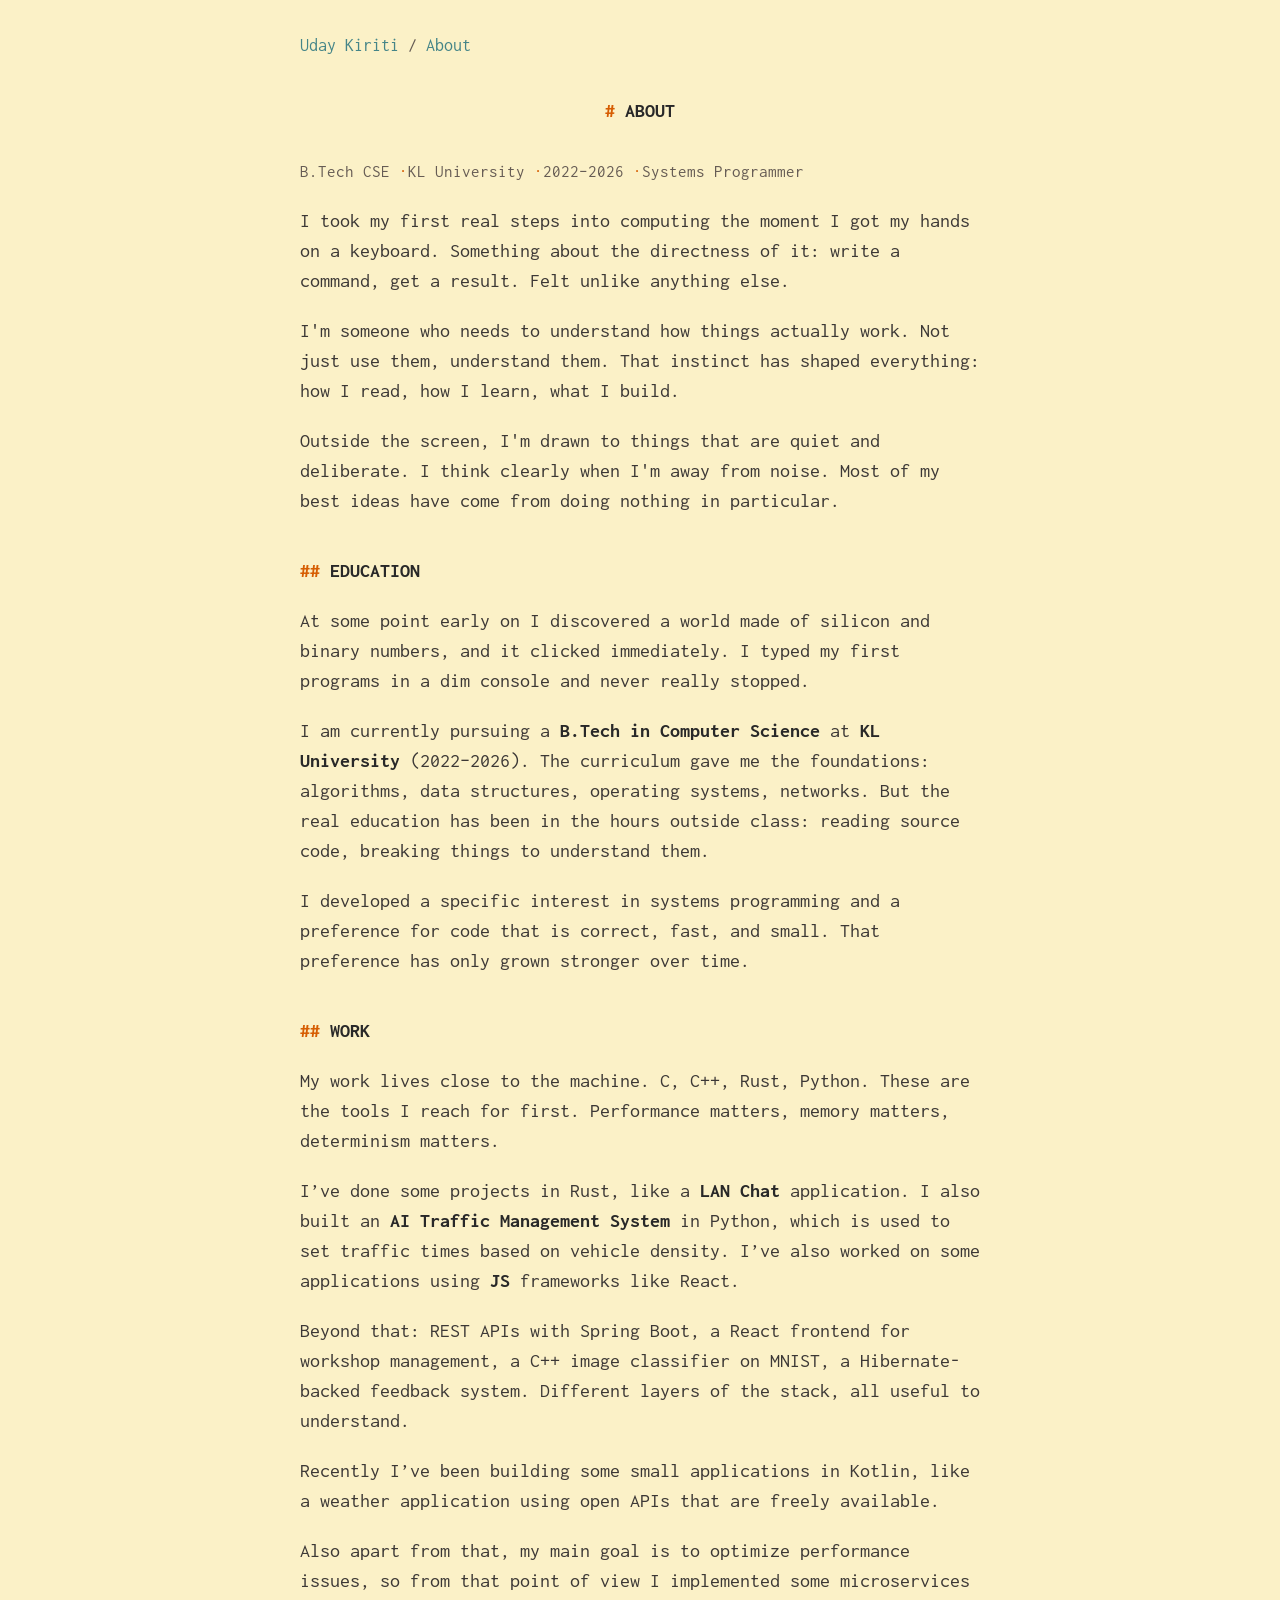
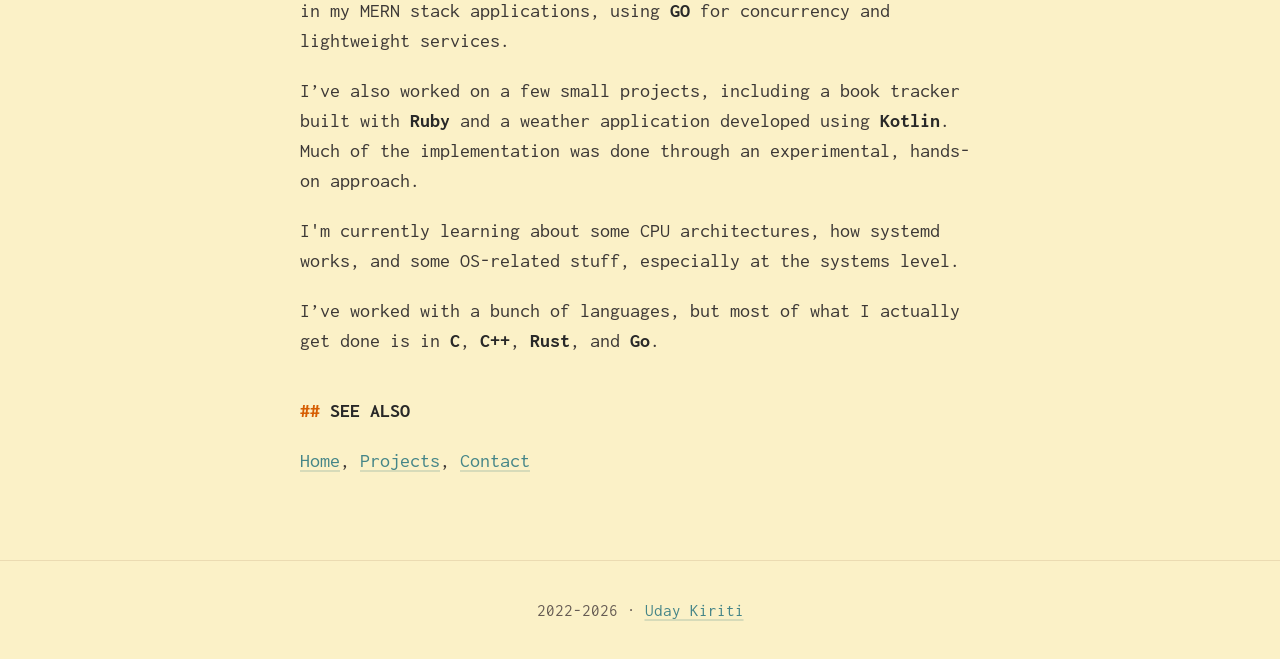
==== commit 4bc6e866: "Refine about page content" ====
--- a/about.html
+++ b/about.html
@@ -38,19 +38,17 @@
       <p>I developed a specific interest in systems programming and a preference for code that is correct, fast, and small. That preference has only grown stronger over time.</p>
 
       <h2>Work</h2>
-      <p>My work lives close to the machine. C, C++, Rust , python. These are the tools I reach for first. Performance matters, memory matters, determinism matters.</p>
-      <p>I had done some projects on rust like <strong>LAN Chat</strong> application.<strong>AI Traffic Management system</strong> in python which is used to set times in traffic from the vehicle density. some applications using <strong>js</strong> frameworks like react.</p>
+      <p>My work lives close to the machine. C, C++, Rust, Python. These are the tools I reach for first. Performance matters, memory matters, determinism matters.</p>
+      <p>I’ve done some projects in Rust, like a <strong>LAN Chat</strong> application. I also built an <strong>AI Traffic Management System</strong> in Python, which is used to set traffic times based on vehicle density. I’ve also worked on some applications using <strong>JS</strong> frameworks like React.</p>
       <p>Beyond that: REST APIs with Spring Boot, a React frontend for workshop management, a C++ image classifier on MNIST, a Hibernate-backed feedback system. Different layers of the stack, all useful to understand.
       </p>
-      <p>Recently i used to build some small applications on kotlin, it may be a small application like a weather application using some openapis which we can get freely</p>
-      <p>Also a part from that my main goal is to optimize the performance issues so on that pov i implemented somme microservices in my mern stack applications like <strong>GO</strong> for concurrency and lightweight.
+      <p>Recently I’ve been building some small applications in Kotlin, like a weather application using open APIs that are freely available.</p>
+      <p>Also apart from that, my main goal is to optimize performance issues, so from that point of view I implemented some microservices in my MERN stack applications, using <strong>GO</strong> for concurrency and lightweight services.
       </p>
       <p>
-      <p>
-      I’ve worked on a few small projects, including a book tracker built with <strong>Ruby</strong> and a weather application developed using <strong>Kotlin</strong>. Much of the implementation was done through experimental, hands-on (“vibe-coded”) approaches.
+      I’ve also worked on a few small projects, including a book tracker built with <strong>Ruby</strong> and a weather application developed using <strong>Kotlin</strong>. Much of the implementation was done through an experimental, hands-on approach.
       </p>
-      </p>
-      <p>I'm currently learning some cpu architectures and how the systemd works and some os related stuff, especially on systems-level.
+      <p>I'm currently learning about some CPU architectures, how systemd works, and some OS-related stuff, especially at the systems level.
       </p>
       <p>
       I’ve worked with a bunch of languages, but most of what I actually get done is in <strong>C</strong>, <strong>C++</strong>, <strong>Rust</strong>, and <strong>Go</strong>.
@@ -59,6 +57,6 @@
       <p><a href="index.html">Home</a>, <a href="projects.html">Projects</a>, <a href="contact.html">Contact</a></p>
     </article>
   </div>
-  <footer><span> 2026 · <a href="index.html">Uday Kiriti</a></span></footer>
+  <footer><span> 2022-2026 · <a href="index.html">Uday Kiriti</a></span></footer>
 </body>
 </html>
